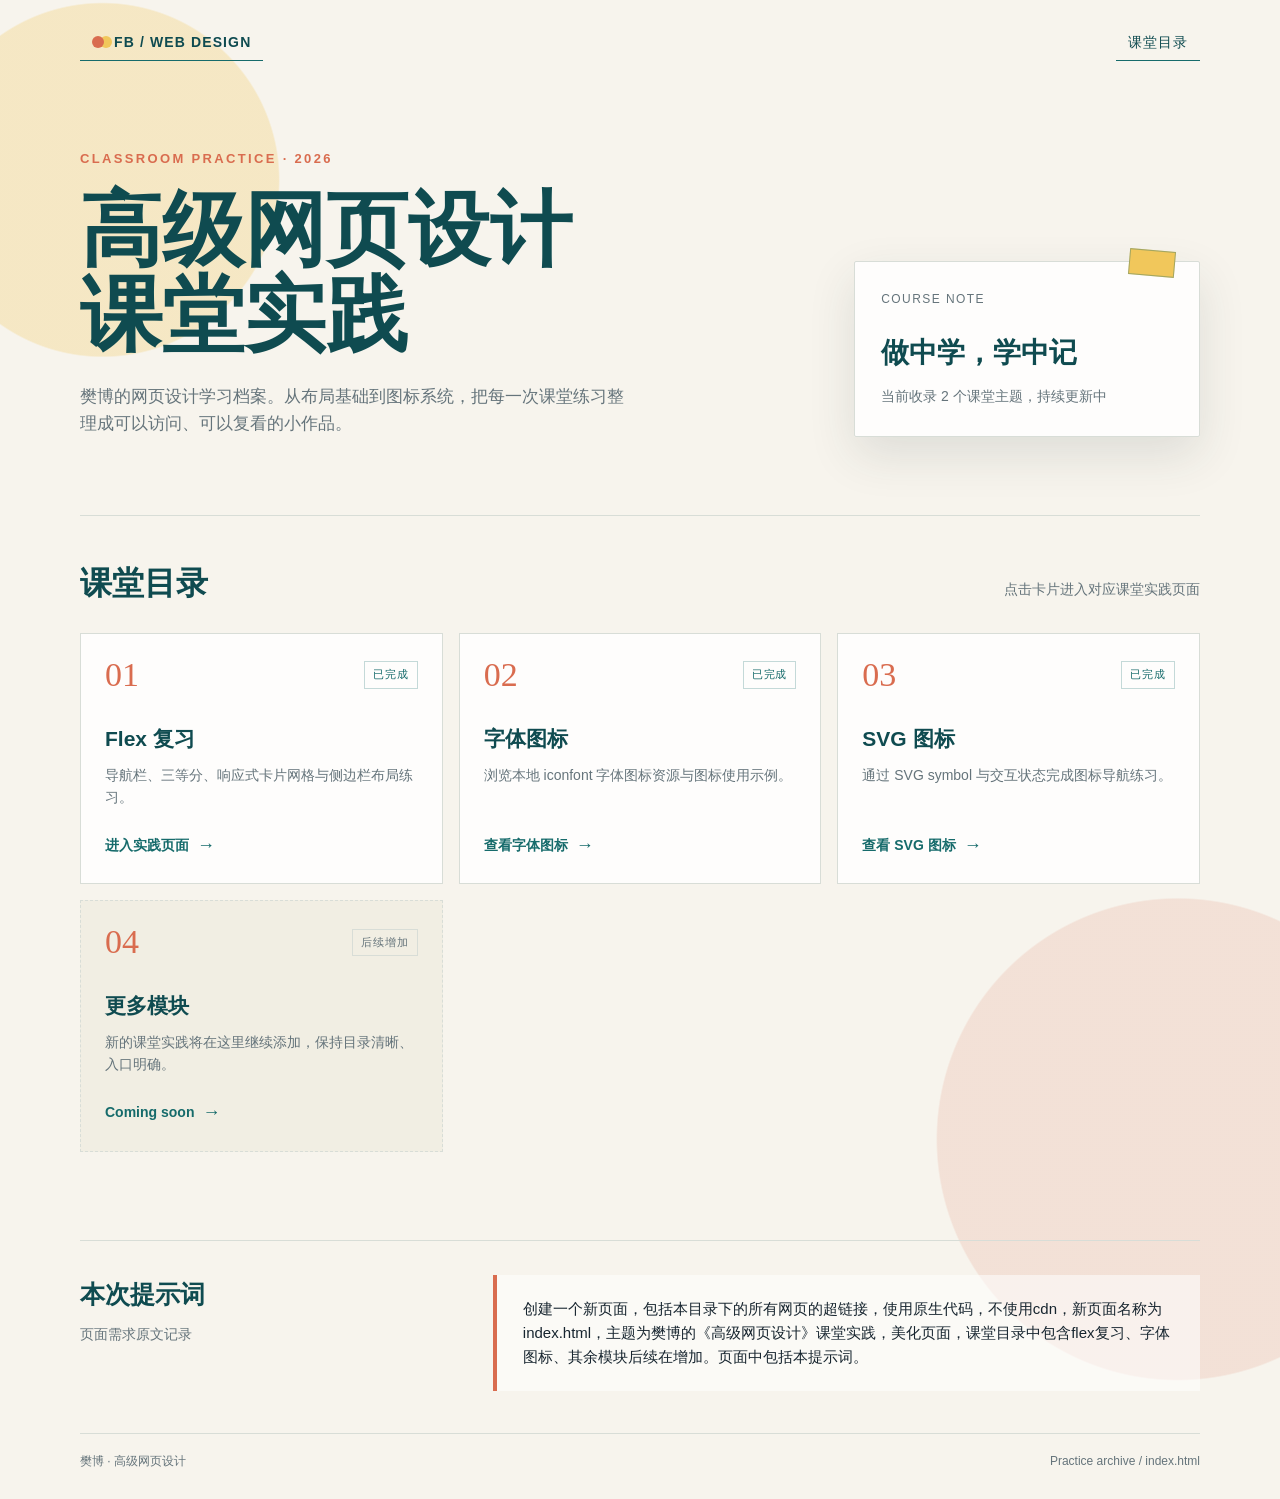
==== 24002120314 樊博/index.html @ a3a3fe8c "Initial commit" ====
<!DOCTYPE html>
<html lang="zh-CN">
<head>
    <meta charset="UTF-8">
    <meta name="viewport" content="width=device-width, initial-scale=1.0">
    <meta name="description" content="樊博的《高级网页设计》课堂实践目录">
    <title>高级网页设计 · 课堂实践</title>
    <style>
        :root {
            --ink: #17252f;
            --muted: #65747b;
            --paper: #f7f4ed;
            --panel: rgba(255, 255, 255, 0.84);
            --line: #d8ddd7;
            --teal: #166b6b;
            --teal-dark: #0f4b50;
            --coral: #d96c4f;
            --yellow: #f1c75b;
            --shadow: 0 18px 48px rgba(38, 61, 61, 0.12);
        }

        * {
            box-sizing: border-box;
        }

        html {
            scroll-behavior: smooth;
        }

        body {
            margin: 0;
            color: var(--ink);
            background:
                radial-gradient(circle at 8% 12%, rgba(241, 199, 91, 0.28) 0 11rem, transparent 11.1rem),
                radial-gradient(circle at 92% 76%, rgba(217, 108, 79, 0.14) 0 15rem, transparent 15.1rem),
                var(--paper);
            font-family: "Microsoft YaHei", "PingFang SC", sans-serif;
            line-height: 1.6;
        }

        a {
            color: inherit;
            text-decoration: none;
        }

        .site-shell {
            width: min(1120px, calc(100% - 40px));
            margin: 0 auto;
        }

        .topbar {
            display: flex;
            align-items: center;
            justify-content: space-between;
            padding: 24px 0;
            color: var(--teal-dark);
            font-size: 14px;
            letter-spacing: 0.08em;
        }

        .brand-mark {
            display: inline-flex;
            align-items: center;
            gap: 10px;
            font-weight: 700;
        }

        .brand-mark::before {
            width: 12px;
            height: 12px;
            border-radius: 50%;
            background: var(--coral);
            content: "";
            box-shadow: 8px 0 0 var(--yellow);
        }

        .topbar a {
            padding: 7px 12px;
            border-bottom: 1px solid var(--teal);
        }

        .hero {
            display: grid;
            grid-template-columns: minmax(0, 1.35fr) minmax(260px, 0.65fr);
            gap: 56px;
            align-items: end;
            min-height: 390px;
            padding: 64px 0 78px;
        }

        .eyebrow {
            margin: 0 0 18px;
            color: var(--coral);
            font-size: 13px;
            font-weight: 700;
            letter-spacing: 0.18em;
        }

        h1, h2, h3, p {
            margin-top: 0;
        }

        h1 {
            max-width: 740px;
            margin-bottom: 24px;
            color: var(--teal-dark);
            font-family: Georgia, "Songti SC", serif;
            font-size: clamp(42px, 7vw, 82px);
            font-weight: 700;
            line-height: 1.04;
            letter-spacing: 0;
        }

        .hero-copy {
            max-width: 560px;
            margin-bottom: 0;
            color: var(--muted);
            font-size: 17px;
        }

        .hero-note {
            position: relative;
            padding: 28px 26px;
            border: 1px solid var(--line);
            border-radius: 2px;
            background: var(--panel);
            box-shadow: var(--shadow);
        }

        .hero-note::before {
            position: absolute;
            top: -12px;
            right: 24px;
            width: 44px;
            height: 24px;
            border: 1px solid rgba(22, 107, 107, 0.35);
            background: var(--yellow);
            content: "";
            transform: rotate(5deg);
        }

        .note-label {
            margin-bottom: 22px;
            color: var(--muted);
            font-size: 12px;
            letter-spacing: 0.12em;
            text-transform: uppercase;
        }

        .hero-note strong {
            display: block;
            margin-bottom: 7px;
            color: var(--teal-dark);
            font-family: Georgia, "Songti SC", serif;
            font-size: 28px;
        }

        .hero-note span {
            color: var(--muted);
            font-size: 14px;
        }

        .directory {
            padding: 42px 0 88px;
            border-top: 1px solid var(--line);
        }

        .section-heading {
            display: flex;
            align-items: baseline;
            justify-content: space-between;
            gap: 20px;
            margin-bottom: 24px;
        }

        .section-heading h2 {
            margin-bottom: 0;
            color: var(--teal-dark);
            font-family: Georgia, "Songti SC", serif;
            font-size: 32px;
        }

        .section-heading p {
            margin-bottom: 0;
            color: var(--muted);
            font-size: 14px;
        }

        .course-grid {
            display: grid;
            grid-template-columns: repeat(3, 1fr);
            gap: 16px;
        }

        .course-card {
            display: flex;
            min-height: 228px;
            flex-direction: column;
            justify-content: space-between;
            padding: 24px;
            border: 1px solid var(--line);
            background: var(--panel);
            transition: transform 180ms ease, border-color 180ms ease, box-shadow 180ms ease;
        }

        .course-card:hover,
        .course-card:focus-within {
            border-color: var(--teal);
            box-shadow: 0 12px 30px rgba(22, 107, 107, 0.14);
            transform: translateY(-5px);
        }

        .course-card.future {
            background: rgba(234, 230, 216, 0.48);
            border-style: dashed;
        }

        .card-top {
            display: flex;
            align-items: center;
            justify-content: space-between;
            margin-bottom: 30px;
        }

        .card-number {
            color: var(--coral);
            font-family: Georgia, "Songti SC", serif;
            font-size: 34px;
            line-height: 1;
        }

        .card-status {
            padding: 4px 8px;
            border: 1px solid rgba(22, 107, 107, 0.25);
            color: var(--teal);
            font-size: 11px;
            letter-spacing: 0.08em;
        }

        .future .card-status {
            border-color: var(--line);
            color: var(--muted);
        }

        .course-card h3 {
            margin-bottom: 8px;
            color: var(--teal-dark);
            font-size: 21px;
        }

        .course-card p {
            margin-bottom: 22px;
            color: var(--muted);
            font-size: 14px;
        }

        .card-link {
            display: inline-flex;
            align-items: center;
            gap: 8px;
            width: fit-content;
            color: var(--teal);
            font-size: 14px;
            font-weight: 700;
        }

        .card-link::after {
            content: "→";
            font-size: 18px;
            transition: transform 180ms ease;
        }

        .course-card:hover .card-link::after,
        .course-card:focus-within .card-link::after {
            transform: translateX(4px);
        }

        .prompt-section {
            display: grid;
            grid-template-columns: 0.7fr 1.3fr;
            gap: 32px;
            padding: 34px 0 42px;
            border-top: 1px solid var(--line);
        }

        .prompt-section h2 {
            margin-bottom: 8px;
            color: var(--teal-dark);
            font-family: Georgia, "Songti SC", serif;
            font-size: 25px;
        }

        .prompt-section p {
            color: var(--muted);
            font-size: 14px;
        }

        blockquote {
            margin: 0;
            padding: 22px 26px;
            border-left: 4px solid var(--coral);
            background: rgba(255, 255, 255, 0.55);
            color: var(--ink);
            font-size: 15px;
        }

        footer {
            display: flex;
            justify-content: space-between;
            gap: 20px;
            padding: 18px 0 28px;
            border-top: 1px solid var(--line);
            color: var(--muted);
            font-size: 12px;
        }

        @media (max-width: 760px) {
            .site-shell {
                width: min(100% - 28px, 600px);
            }

            .topbar {
                padding: 18px 0;
            }

            .hero {
                grid-template-columns: 1fr;
                gap: 36px;
                min-height: auto;
                padding: 54px 0 64px;
            }

            h1 {
                font-size: clamp(42px, 13vw, 68px);
            }

            .course-grid,
            .prompt-section {
                grid-template-columns: 1fr;
            }

            .directory {
                padding-bottom: 62px;
            }

            .section-heading,
            footer {
                align-items: flex-start;
                flex-direction: column;
            }
        }
    </style>
</head>
<body>
    <div class="site-shell">
        <header class="topbar">
            <a class="brand-mark" href="index.html">FB / WEB DESIGN</a>
            <a href="#directory">课堂目录</a>
        </header>

        <main>
            <section class="hero" aria-labelledby="page-title">
                <div>
                    <p class="eyebrow">CLASSROOM PRACTICE · 2026</p>
                    <h1 id="page-title">高级网页设计<br>课堂实践</h1>
                    <p class="hero-copy">樊博的网页设计学习档案。从布局基础到图标系统，把每一次课堂练习整理成可以访问、可以复看的小作品。</p>
                </div>
                <aside class="hero-note" aria-label="课程信息">
                    <p class="note-label">Course note</p>
                    <strong>做中学，学中记</strong>
                    <span>当前收录 2 个课堂主题，持续更新中</span>
                </aside>
            </section>

            <section class="directory" id="directory" aria-labelledby="directory-title">
                <div class="section-heading">
                    <h2 id="directory-title">课堂目录</h2>
                    <p>点击卡片进入对应课堂实践页面</p>
                </div>
                <div class="course-grid">
                    <article class="course-card">
                        <div>
                            <div class="card-top">
                                <span class="card-number">01</span>
                                <span class="card-status">已完成</span>
                            </div>
                            <h3>Flex 复习</h3>
                            <p>导航栏、三等分、响应式卡片网格与侧边栏布局练习。</p>
                        </div>
                        <a class="card-link" href="1/1.html">进入实践页面</a>
                    </article>

                    <article class="course-card">
                        <div>
                            <div class="card-top">
                                <span class="card-number">02</span>
                                <span class="card-status">已完成</span>
                            </div>
                            <h3>字体图标</h3>
                            <p>浏览本地 iconfont 字体图标资源与图标使用示例。</p>
                        </div>
                        <a class="card-link" href="font/demo_index.html">查看字体图标</a>
                    </article>

                    <article class="course-card">
                        <div>
                            <div class="card-top">
                                <span class="card-number">03</span>
                                <span class="card-status">已完成</span>
                            </div>
                            <h3>SVG 图标</h3>
                            <p>通过 SVG symbol 与交互状态完成图标导航练习。</p>
                        </div>
                        <a class="card-link" href="svg/svg.html">查看 SVG 图标</a>
                    </article>

                    <article class="course-card future">
                        <div>
                            <div class="card-top">
                                <span class="card-number">04</span>
                                <span class="card-status">后续增加</span>
                            </div>
                            <h3>更多模块</h3>
                            <p>新的课堂实践将在这里继续添加，保持目录清晰、入口明确。</p>
                        </div>
                        <span class="card-link">Coming soon</span>
                    </article>
                </div>
            </section>

            <section class="prompt-section" aria-labelledby="prompt-title">
                <div>
                    <h2 id="prompt-title">本次提示词</h2>
                    <p>页面需求原文记录</p>
                </div>
                <blockquote>创建一个新页面，包括本目录下的所有网页的超链接，使用原生代码，不使用cdn，新页面名称为index.html，主题为樊博的《高级网页设计》课堂实践，美化页面，课堂目录中包含flex复习、字体图标、其余模块后续在增加。页面中包括本提示词。</blockquote>
            </section>
        </main>

        <footer>
            <span>樊博 · 高级网页设计</span>
            <span>Practice archive / index.html</span>
        </footer>
    </div>
</body>
</html>
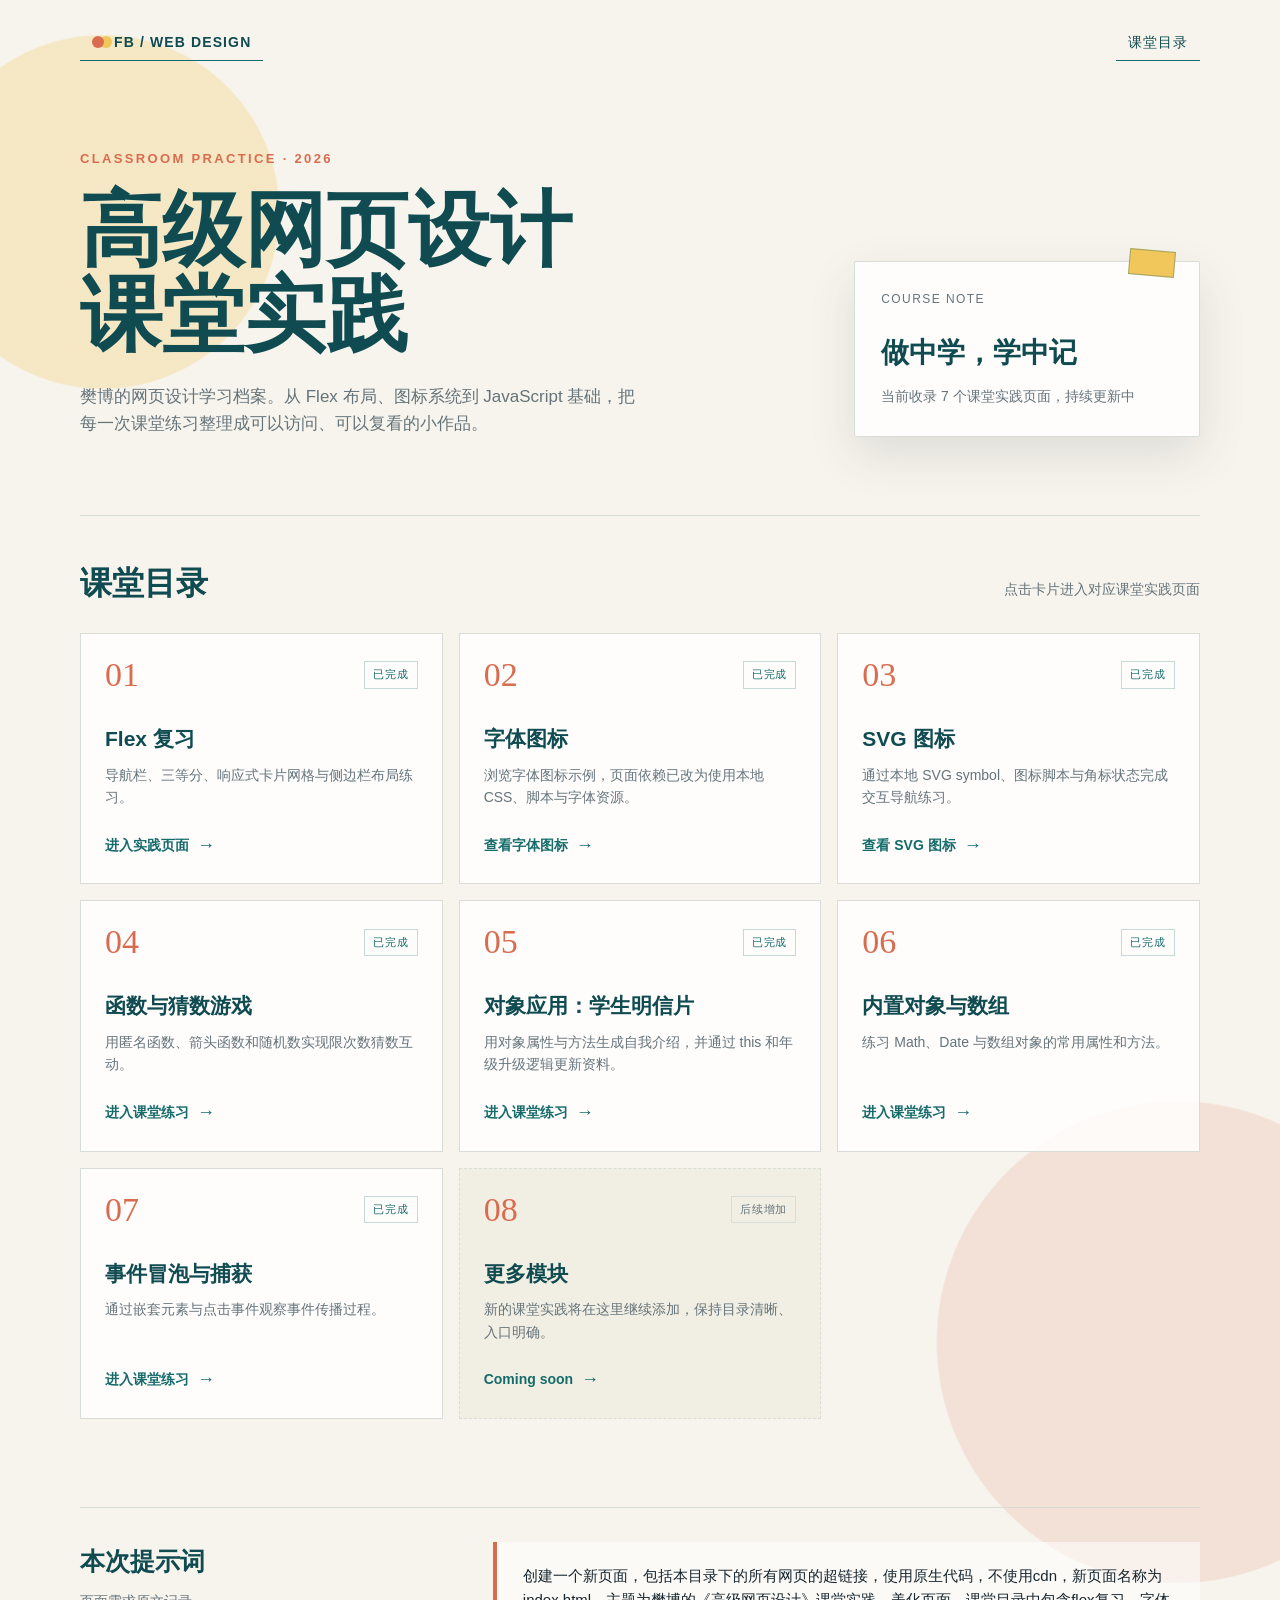
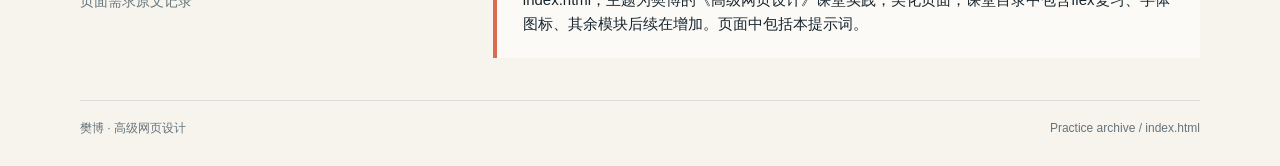
==== commit 6d9de1ce: "提交课堂实践：新增JS函数、JS对象应用、事件冒泡与捕获、抓小球游戏页面，index.html 更新导航入口" ====
--- a/24002120314 樊博/index.html
+++ b/24002120314 樊博/index.html
@@ -363,12 +363,12 @@
                 <div>
                     <p class="eyebrow">CLASSROOM PRACTICE · 2026</p>
                     <h1 id="page-title">高级网页设计<br>课堂实践</h1>
-                    <p class="hero-copy">樊博的网页设计学习档案。从布局基础到图标系统，把每一次课堂练习整理成可以访问、可以复看的小作品。</p>
+                    <p class="hero-copy">樊博的网页设计学习档案。从 Flex 布局、图标系统到 JavaScript 基础，把每一次课堂练习整理成可以访问、可以复看的小作品。</p>
                 </div>
                 <aside class="hero-note" aria-label="课程信息">
                     <p class="note-label">Course note</p>
                     <strong>做中学，学中记</strong>
-                    <span>当前收录 2 个课堂主题，持续更新中</span>
+                    <span>当前收录 7 个课堂实践页面，持续更新中</span>
                 </aside>
             </section>
 
@@ -397,7 +397,7 @@
                                 <span class="card-status">已完成</span>
                             </div>
                             <h3>字体图标</h3>
-                            <p>浏览本地 iconfont 字体图标资源与图标使用示例。</p>
+                            <p>浏览字体图标示例，页面依赖已改为使用本地 CSS、脚本与字体资源。</p>
                         </div>
                         <a class="card-link" href="font/demo_index.html">查看字体图标</a>
                     </article>
@@ -409,15 +409,63 @@
                                 <span class="card-status">已完成</span>
                             </div>
                             <h3>SVG 图标</h3>
-                            <p>通过 SVG symbol 与交互状态完成图标导航练习。</p>
+                            <p>通过本地 SVG symbol、图标脚本与角标状态完成交互导航练习。</p>
                         </div>
                         <a class="card-link" href="svg/svg.html">查看 SVG 图标</a>
                     </article>
 
+                    <article class="course-card">
+                        <div>
+                            <div class="card-top">
+                                <span class="card-number">04</span>
+                                <span class="card-status">已完成</span>
+                            </div>
+                            <h3>函数与猜数游戏</h3>
+                            <p>用匿名函数、箭头函数和随机数实现限次数猜数互动。</p>
+                        </div>
+                        <a class="card-link" href="2.html">进入课堂练习</a>
+                    </article>
+
+                    <article class="course-card">
+                        <div>
+                            <div class="card-top">
+                                <span class="card-number">05</span>
+                                <span class="card-status">已完成</span>
+                            </div>
+                            <h3>对象应用：学生明信片</h3>
+                            <p>用对象属性与方法生成自我介绍，并通过 this 和年级升级逻辑更新资料。</p>
+                        </div>
+                        <a class="card-link" href="3.html">进入课堂练习</a>
+                    </article>
+
+                    <article class="course-card">
+                        <div>
+                            <div class="card-top">
+                                <span class="card-number">06</span>
+                                <span class="card-status">已完成</span>
+                            </div>
+                            <h3>内置对象与数组</h3>
+                            <p>练习 Math、Date 与数组对象的常用属性和方法。</p>
+                        </div>
+                        <a class="card-link" href="4.html">进入课堂练习</a>
+                    </article>
+
+                    <article class="course-card">
+                        <div>
+                            <div class="card-top">
+                                <span class="card-number">07</span>
+                                <span class="card-status">已完成</span>
+                            </div>
+                            <h3>事件冒泡与捕获</h3>
+                            <p>通过嵌套元素与点击事件观察事件传播过程。</p>
+                        </div>
+                        <a class="card-link" href="5.html">进入课堂练习</a>
+                    </article>
+
                     <article class="course-card future">
                         <div>
                             <div class="card-top">
-                                <span class="card-number">04</span>
+                                <span class="card-number">08</span>
                                 <span class="card-status">后续增加</span>
                             </div>
                             <h3>更多模块</h3>
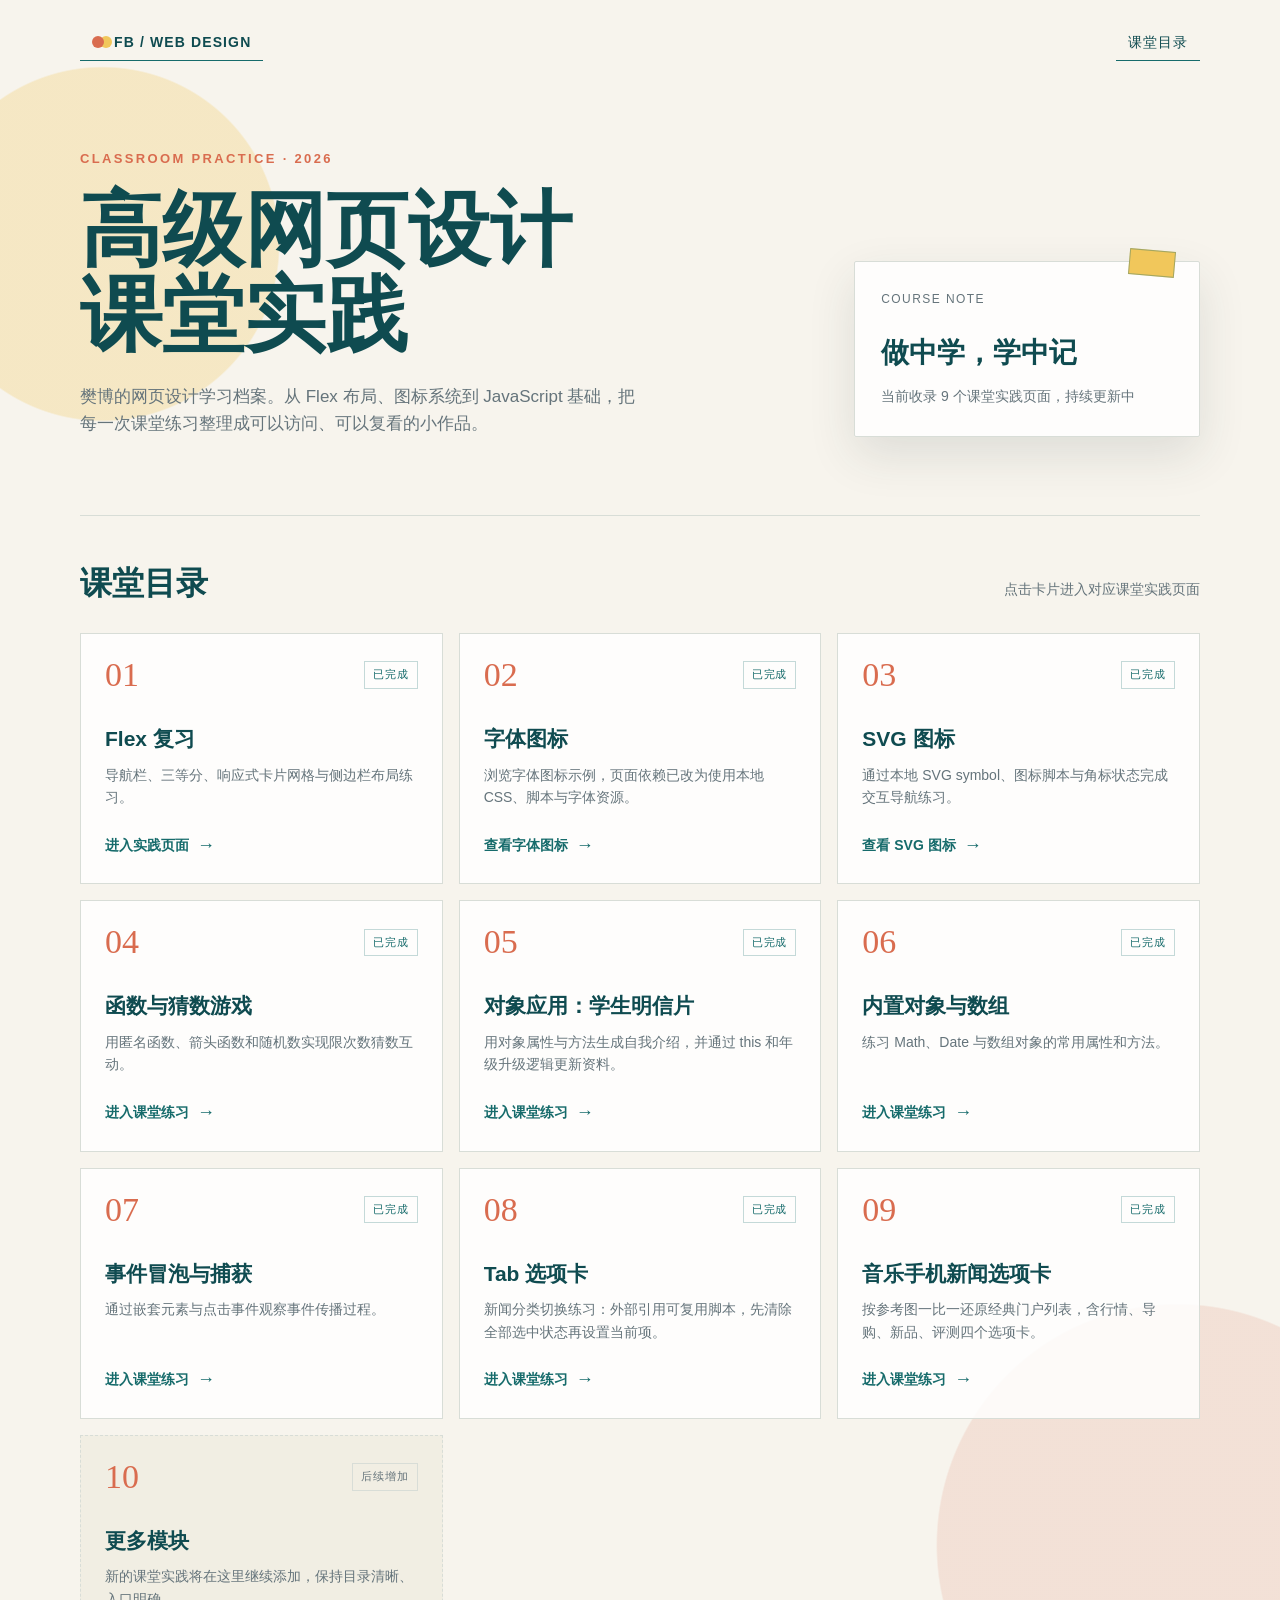
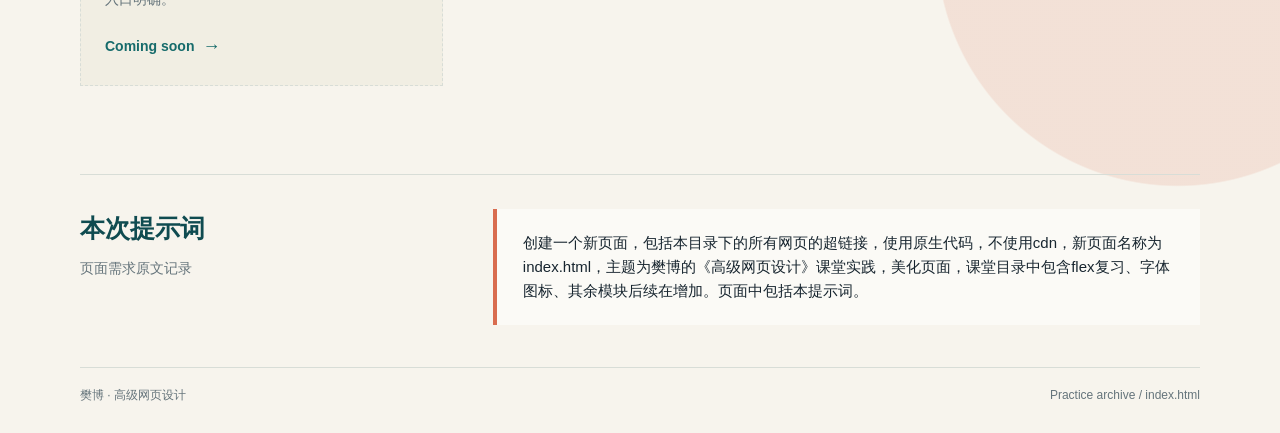
==== commit 9be7bc93: "提交课堂实践：新增音乐手机选项卡页面（一比一还原）与可复用选项卡脚本" ====
--- a/24002120314 樊博/index.html
+++ b/24002120314 樊博/index.html
@@ -368,7 +368,7 @@
                 <aside class="hero-note" aria-label="课程信息">
                     <p class="note-label">Course note</p>
                     <strong>做中学，学中记</strong>
-                    <span>当前收录 7 个课堂实践页面，持续更新中</span>
+                    <span>当前收录 9 个课堂实践页面，持续更新中</span>
                 </aside>
             </section>
 
@@ -462,10 +462,34 @@
                         <a class="card-link" href="5.html">进入课堂练习</a>
                     </article>
 
+                    <article class="course-card">
+                        <div>
+                            <div class="card-top">
+                                <span class="card-number">08</span>
+                                <span class="card-status">已完成</span>
+                            </div>
+                            <h3>Tab 选项卡</h3>
+                            <p>新闻分类切换练习：外部引用可复用脚本，先清除全部选中状态再设置当前项。</p>
+                        </div>
+                        <a class="card-link" href="7.html">进入课堂练习</a>
+                    </article>
+
+                    <article class="course-card">
+                        <div>
+                            <div class="card-top">
+                                <span class="card-number">09</span>
+                                <span class="card-status">已完成</span>
+                            </div>
+                            <h3>音乐手机新闻选项卡</h3>
+                            <p>按参考图一比一还原经典门户列表，含行情、导购、新品、评测四个选项卡。</p>
+                        </div>
+                        <a class="card-link" href="8.html">进入课堂练习</a>
+                    </article>
+
                     <article class="course-card future">
                         <div>
                             <div class="card-top">
-                                <span class="card-number">08</span>
+                                <span class="card-number">10</span>
                                 <span class="card-status">后续增加</span>
                             </div>
                             <h3>更多模块</h3>
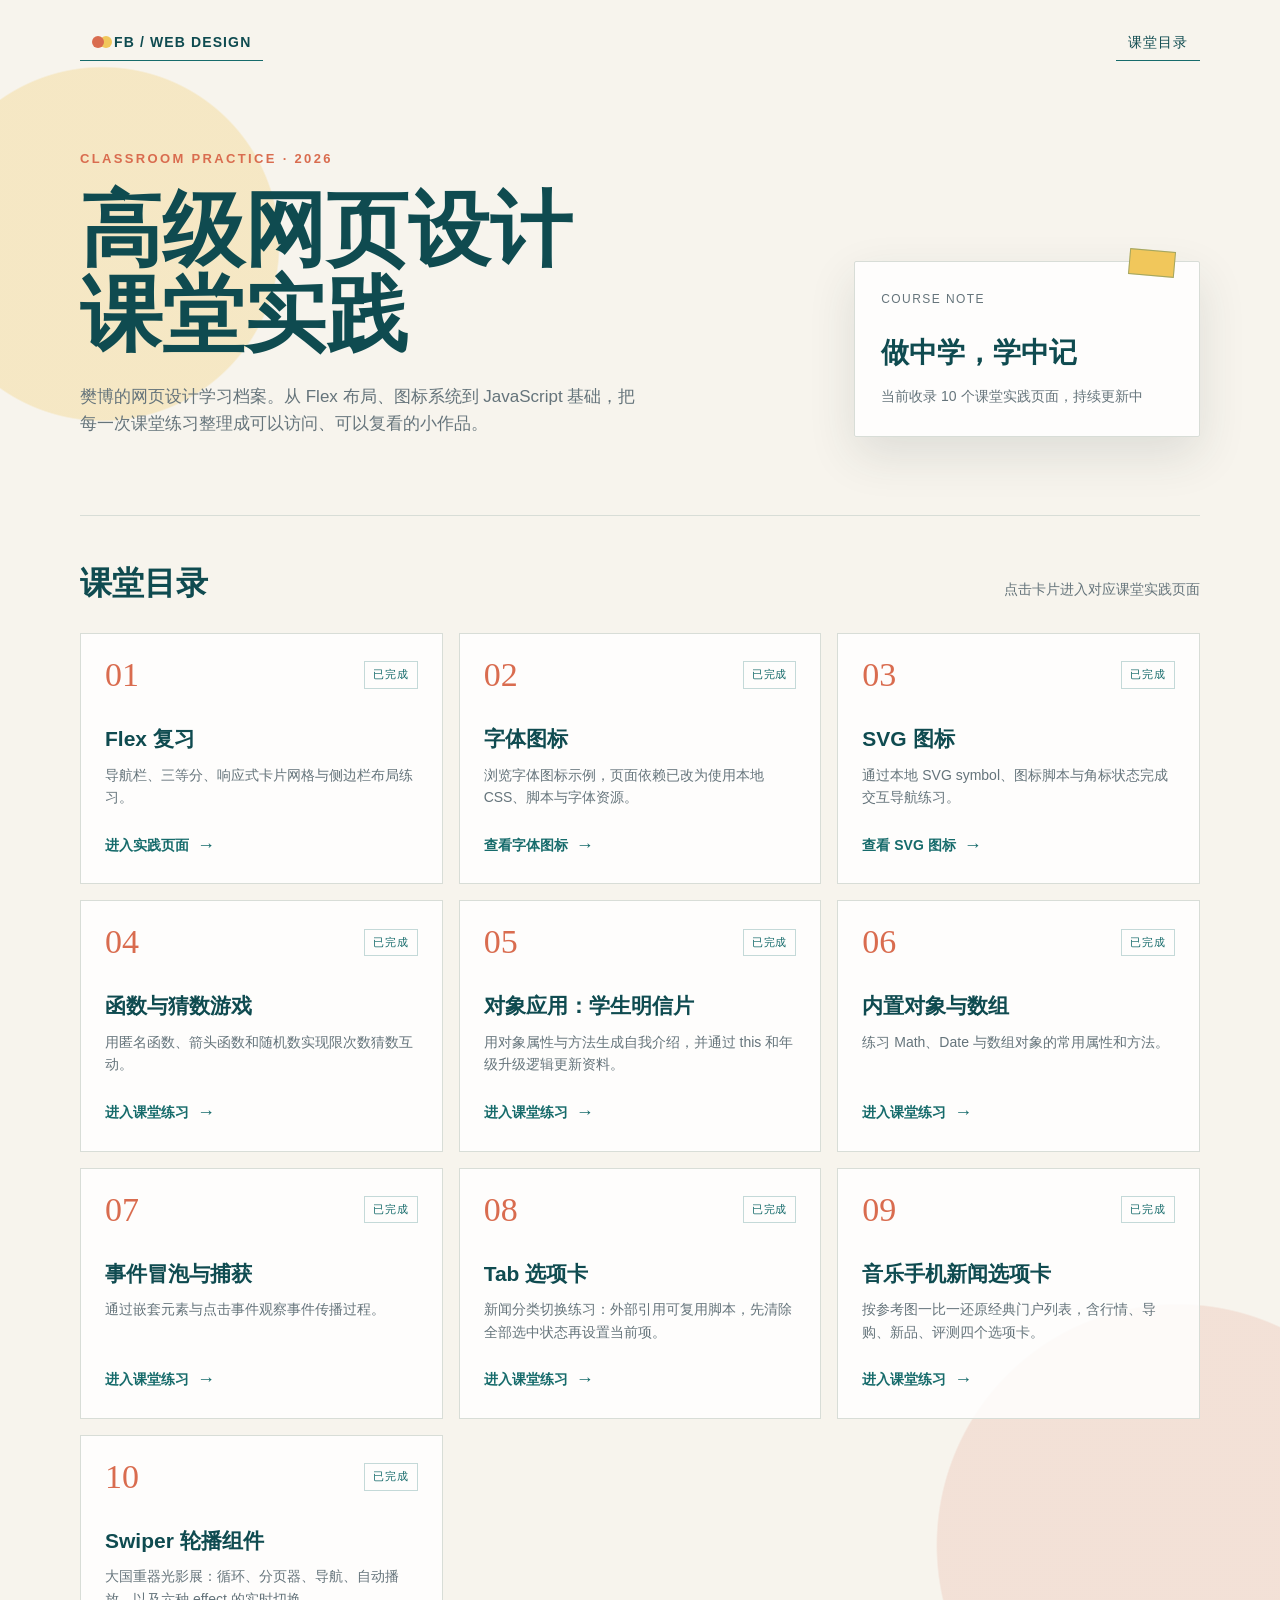
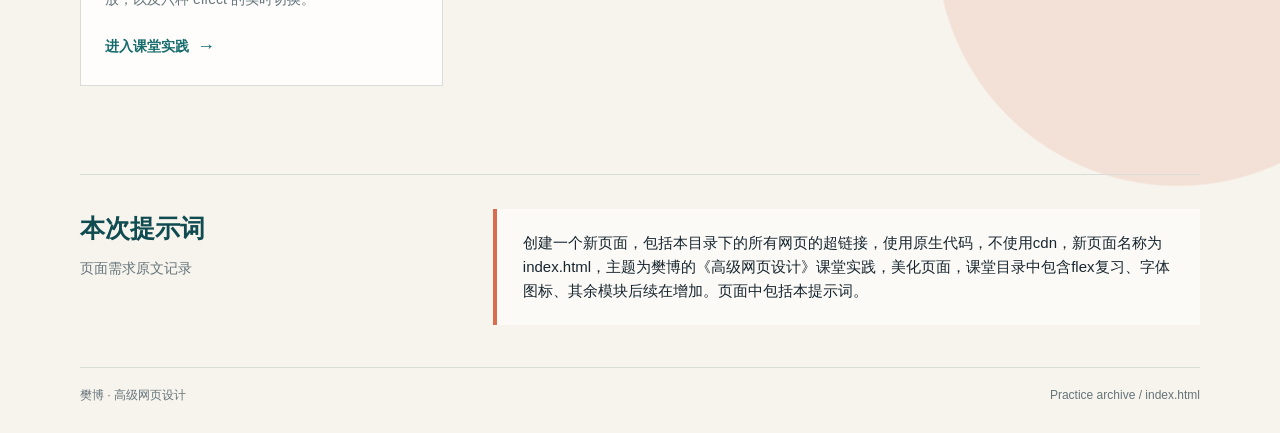
==== commit 1906fc36: "提交课堂实践：新增 Swiper 轮播组件页面（大国重器光影展）并挂入课堂目录" ====
--- a/24002120314 樊博/index.html
+++ b/24002120314 樊博/index.html
@@ -368,7 +368,7 @@
                 <aside class="hero-note" aria-label="课程信息">
                     <p class="note-label">Course note</p>
                     <strong>做中学，学中记</strong>
-                    <span>当前收录 9 个课堂实践页面，持续更新中</span>
+                    <span>当前收录 10 个课堂实践页面，持续更新中</span>
                 </aside>
             </section>
 
@@ -486,16 +486,16 @@
                         <a class="card-link" href="8.html">进入课堂练习</a>
                     </article>
 
-                    <article class="course-card future">
+                    <article class="course-card">
                         <div>
                             <div class="card-top">
                                 <span class="card-number">10</span>
-                                <span class="card-status">后续增加</span>
-                            </div>
-                            <h3>更多模块</h3>
-                            <p>新的课堂实践将在这里继续添加，保持目录清晰、入口明确。</p>
-                        </div>
-                        <span class="card-link">Coming soon</span>
+                                <span class="card-status">已完成</span>
+                            </div>
+                            <h3>Swiper 轮播组件</h3>
+                            <p>大国重器光影展：循环、分页器、导航、自动播放，以及六种 effect 的实时切换。</p>
+                        </div>
+                        <a class="card-link" href="swiper-task.html">进入课堂实践</a>
                     </article>
                 </div>
             </section>
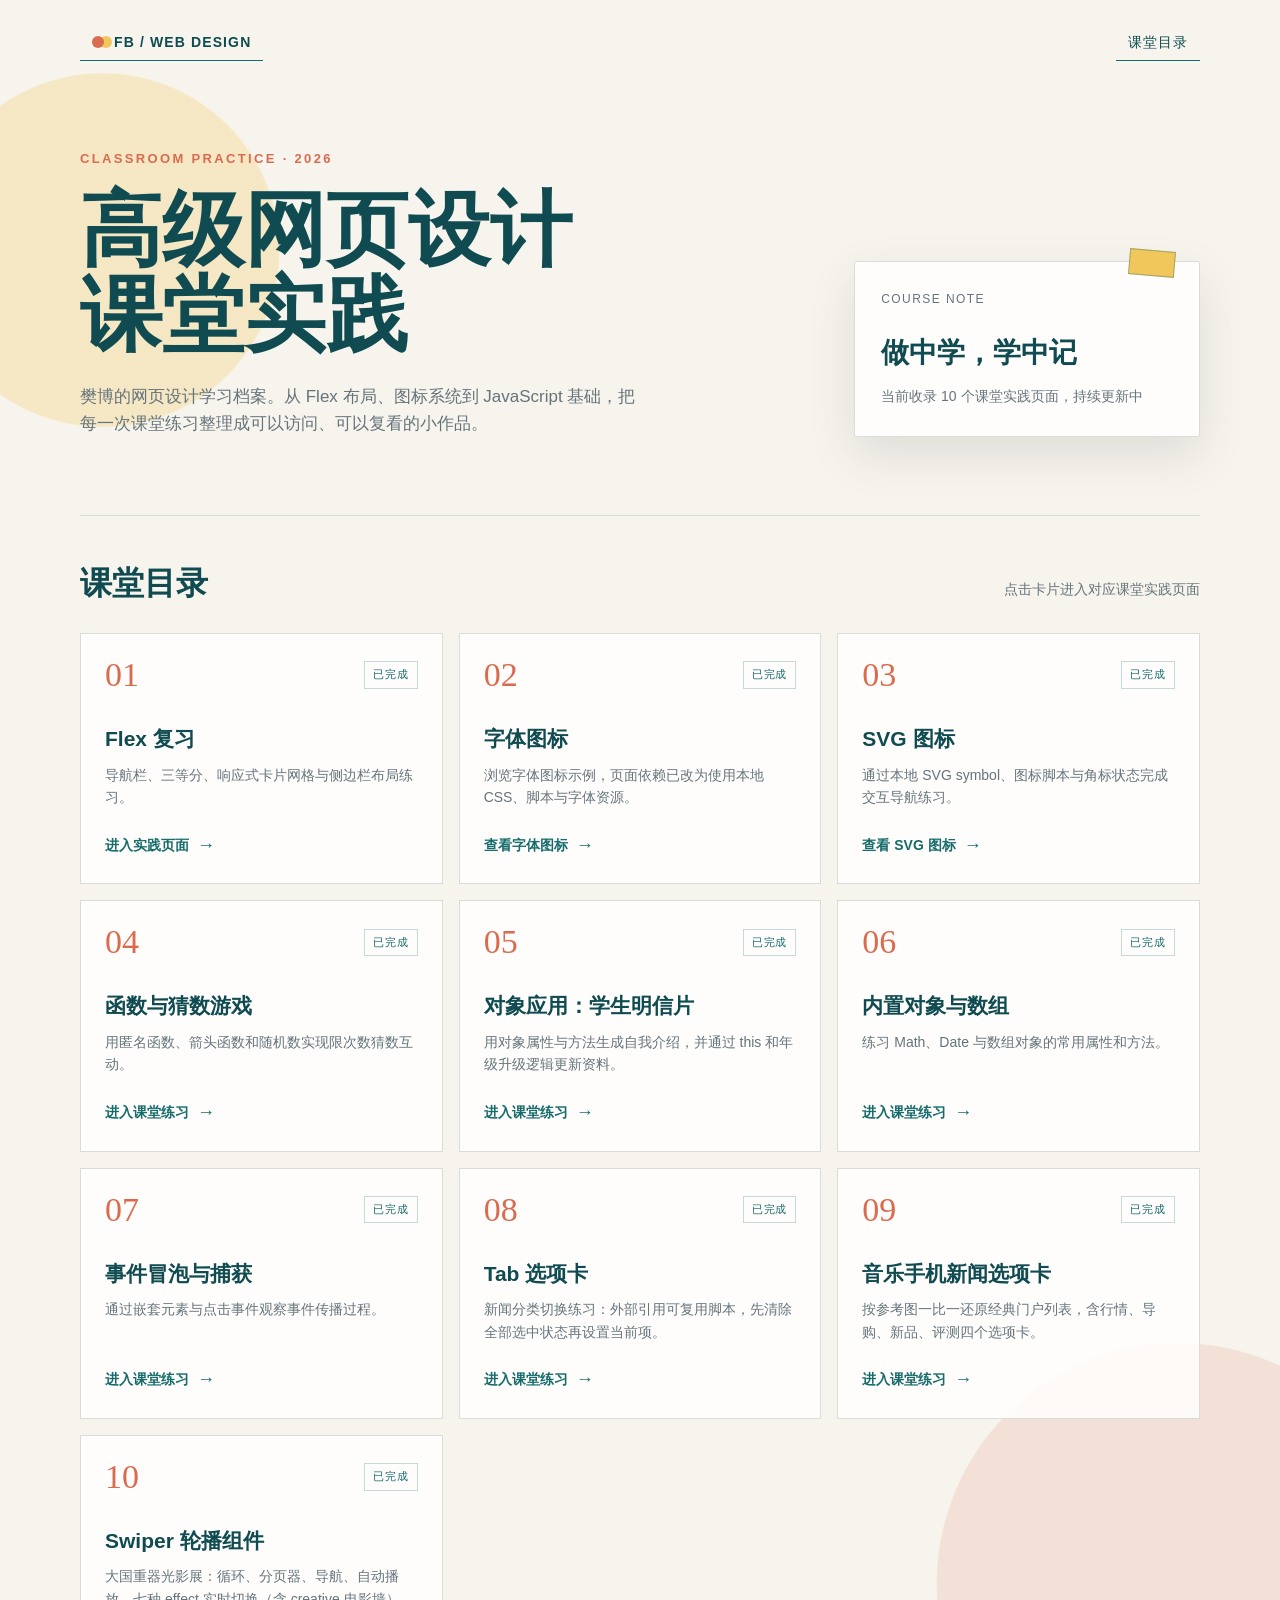
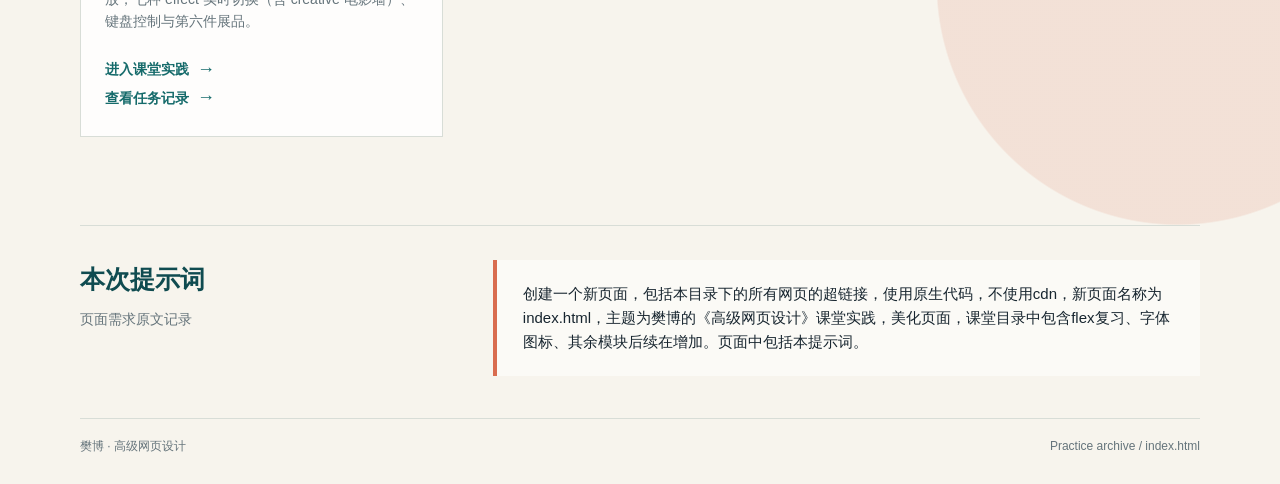
==== commit 93d7162d: "提交课堂实践：Swiper 任务完成三关，新增 creative 电影墙、键盘控制与第六件展品，并补充任务记录页" ====
--- a/24002120314 樊博/index.html
+++ b/24002120314 樊博/index.html
@@ -493,9 +493,10 @@
                                 <span class="card-status">已完成</span>
                             </div>
                             <h3>Swiper 轮播组件</h3>
-                            <p>大国重器光影展：循环、分页器、导航、自动播放，以及六种 effect 的实时切换。</p>
+                            <p>大国重器光影展：循环、分页器、导航、自动播放，七种 effect 实时切换（含 creative 电影墙）、键盘控制与第六件展品。</p>
                         </div>
                         <a class="card-link" href="swiper-task.html">进入课堂实践</a>
+                        <a class="card-link" href="swiper-task-notes.html">查看任务记录</a>
                     </article>
                 </div>
             </section>
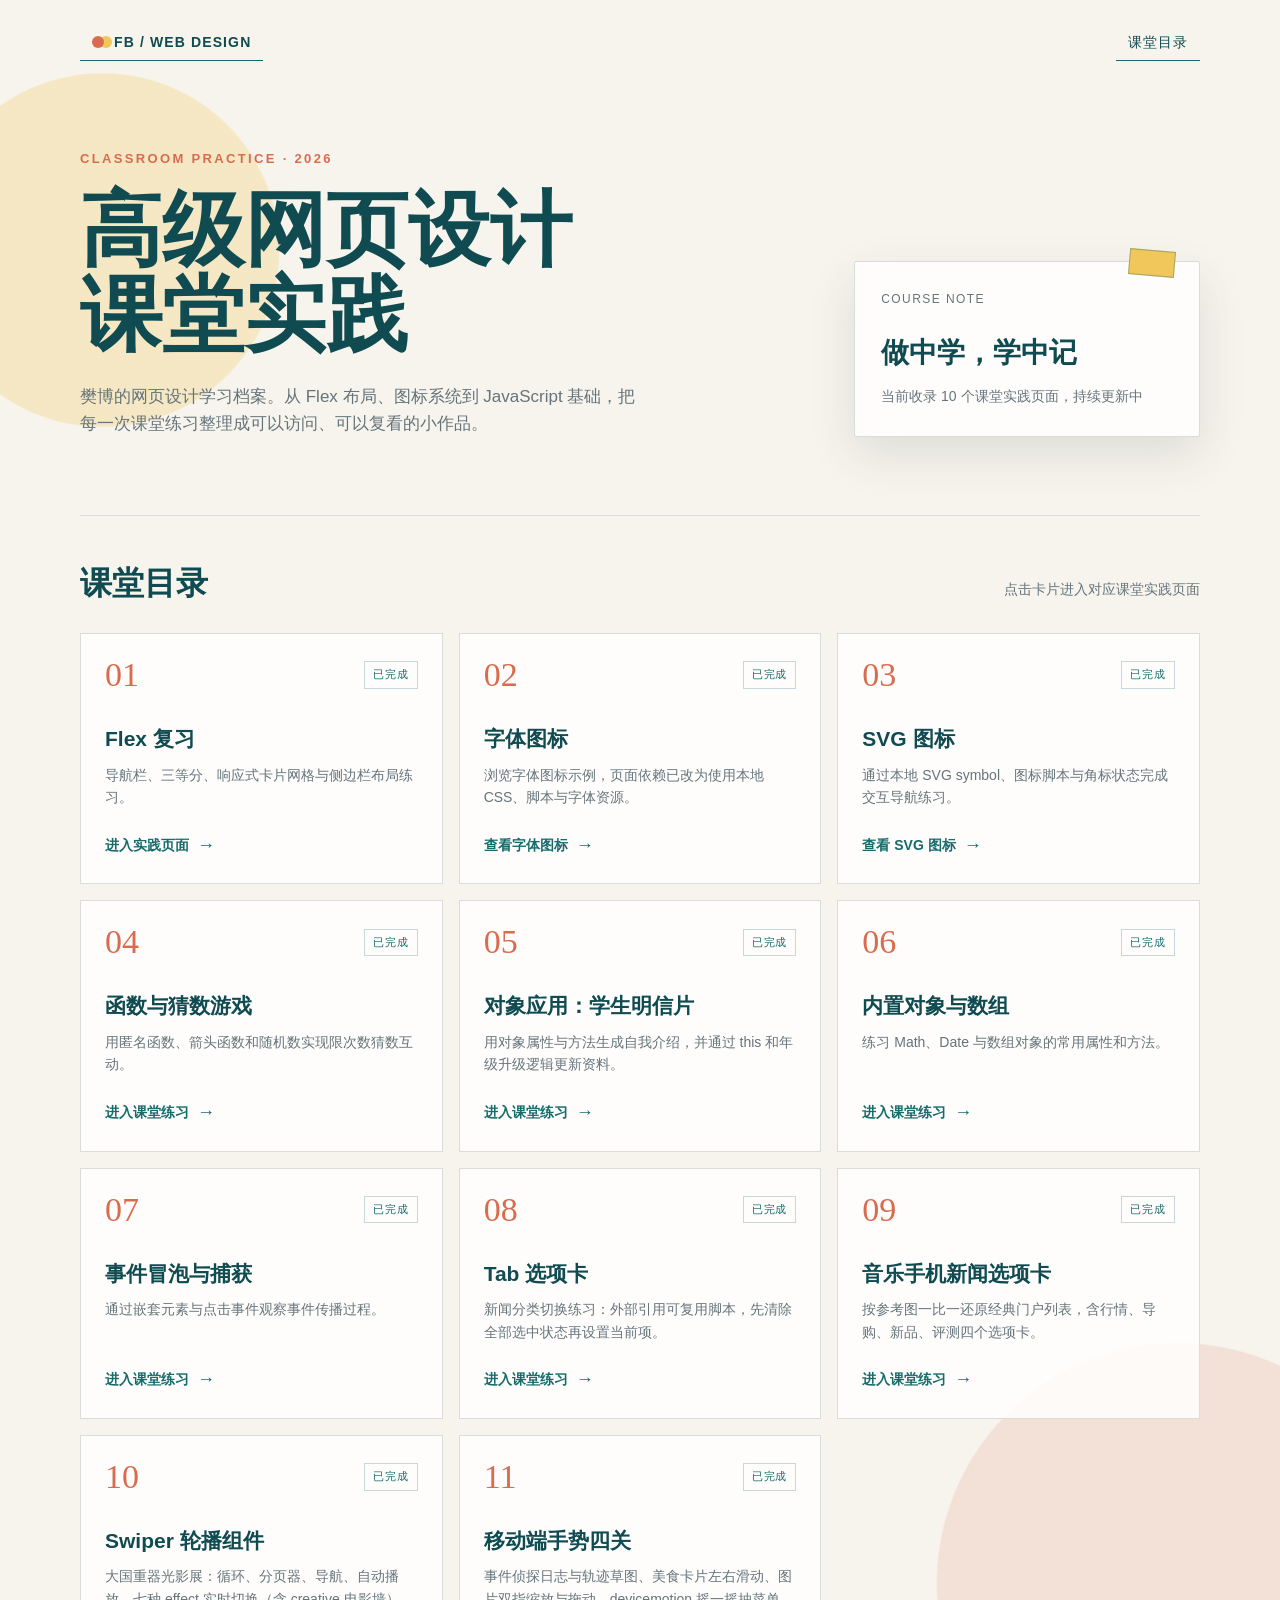
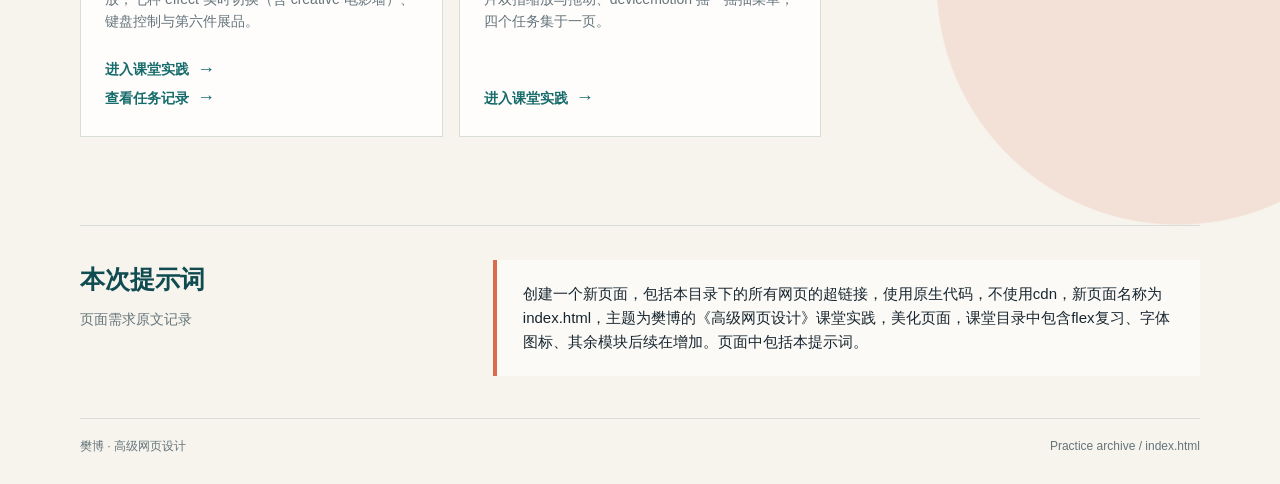
==== commit 224ccb2c: "提交课堂实践：新增移动端手势四关页面（事件侦探/手势卡片/图片缩放/摇一摇）并更新作业入口" ====
--- a/24002120314 樊博/index.html
+++ b/24002120314 樊博/index.html
@@ -498,6 +498,18 @@
                         <a class="card-link" href="swiper-task.html">进入课堂实践</a>
                         <a class="card-link" href="swiper-task-notes.html">查看任务记录</a>
                     </article>
+
+                    <article class="course-card">
+                        <div>
+                            <div class="card-top">
+                                <span class="card-number">11</span>
+                                <span class="card-status">已完成</span>
+                            </div>
+                            <h3>移动端手势四关</h3>
+                            <p>事件侦探日志与轨迹草图、美食卡片左右滑动、图片双指缩放与拖动、devicemotion 摇一摇抽菜单，四个任务集于一页。</p>
+                        </div>
+                        <a class="card-link" href="mobile-touch-task.html">进入课堂实践</a>
+                    </article>
                 </div>
             </section>
 
